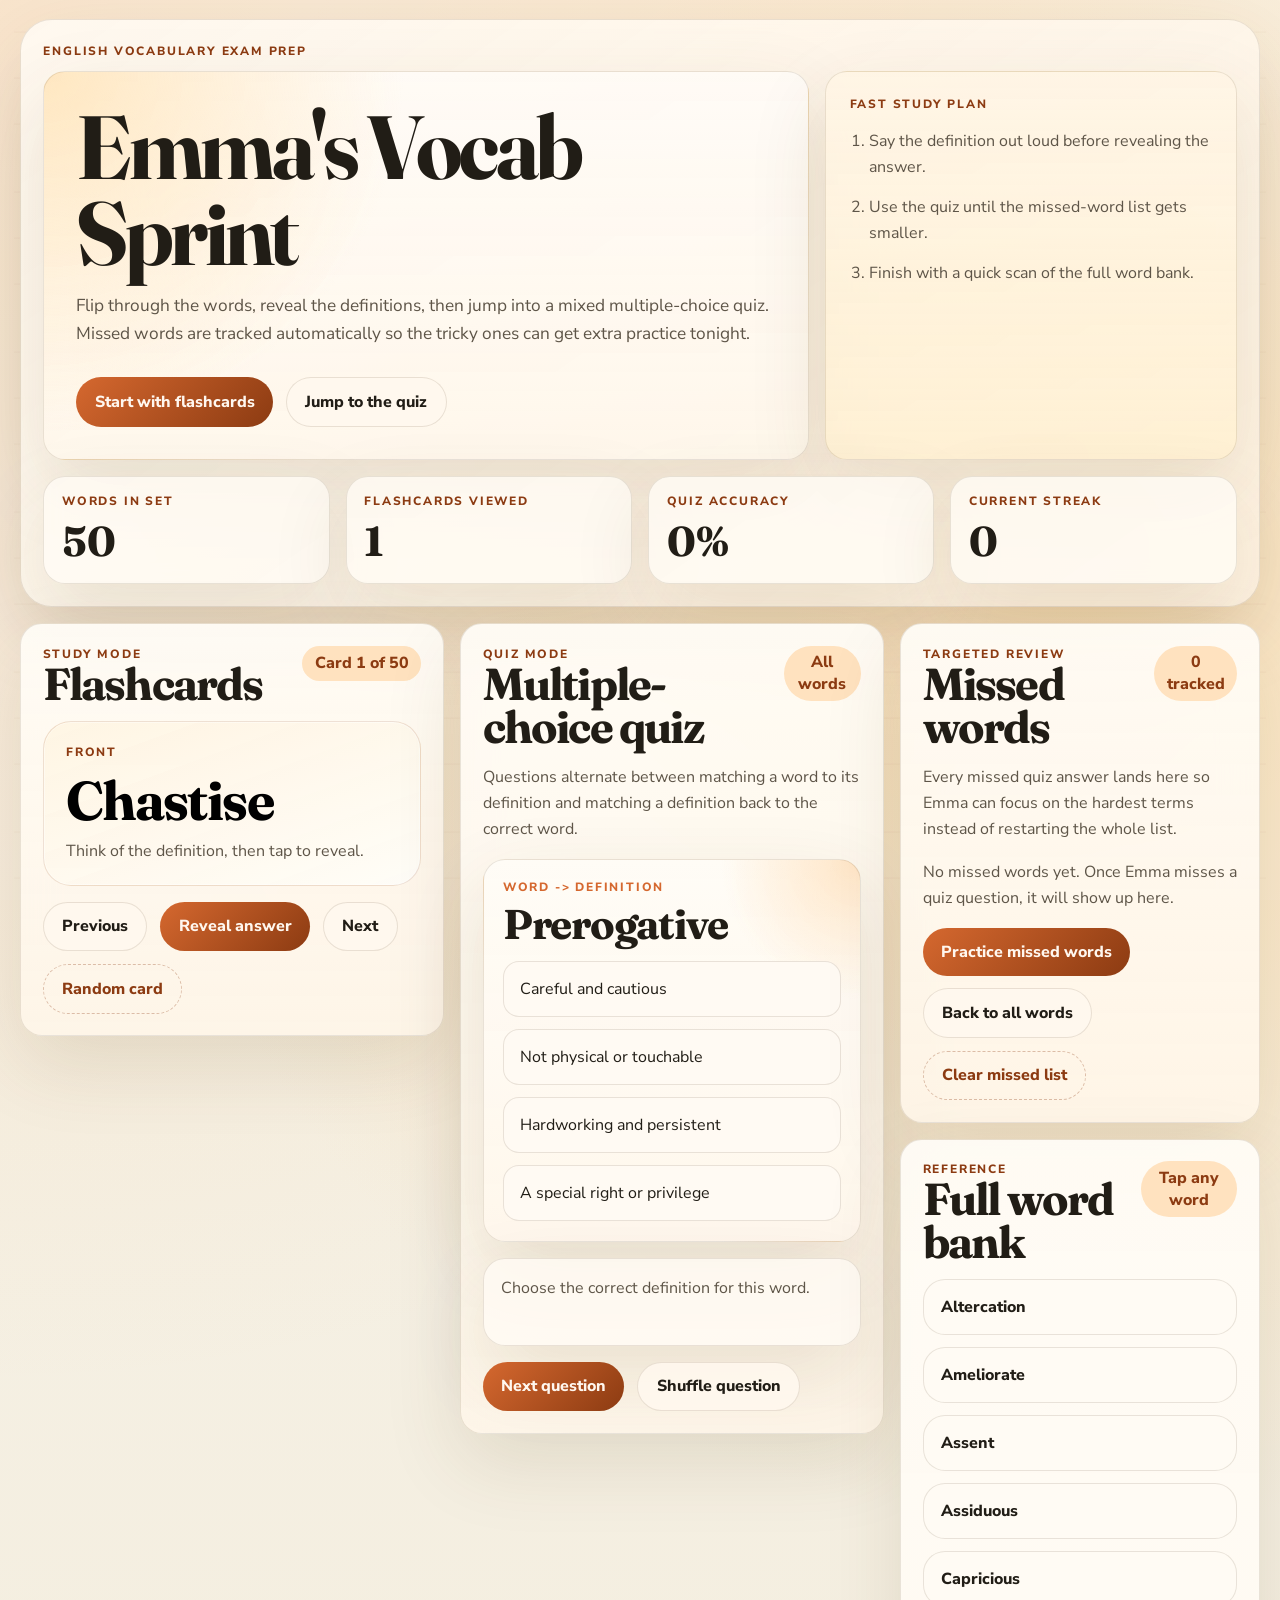
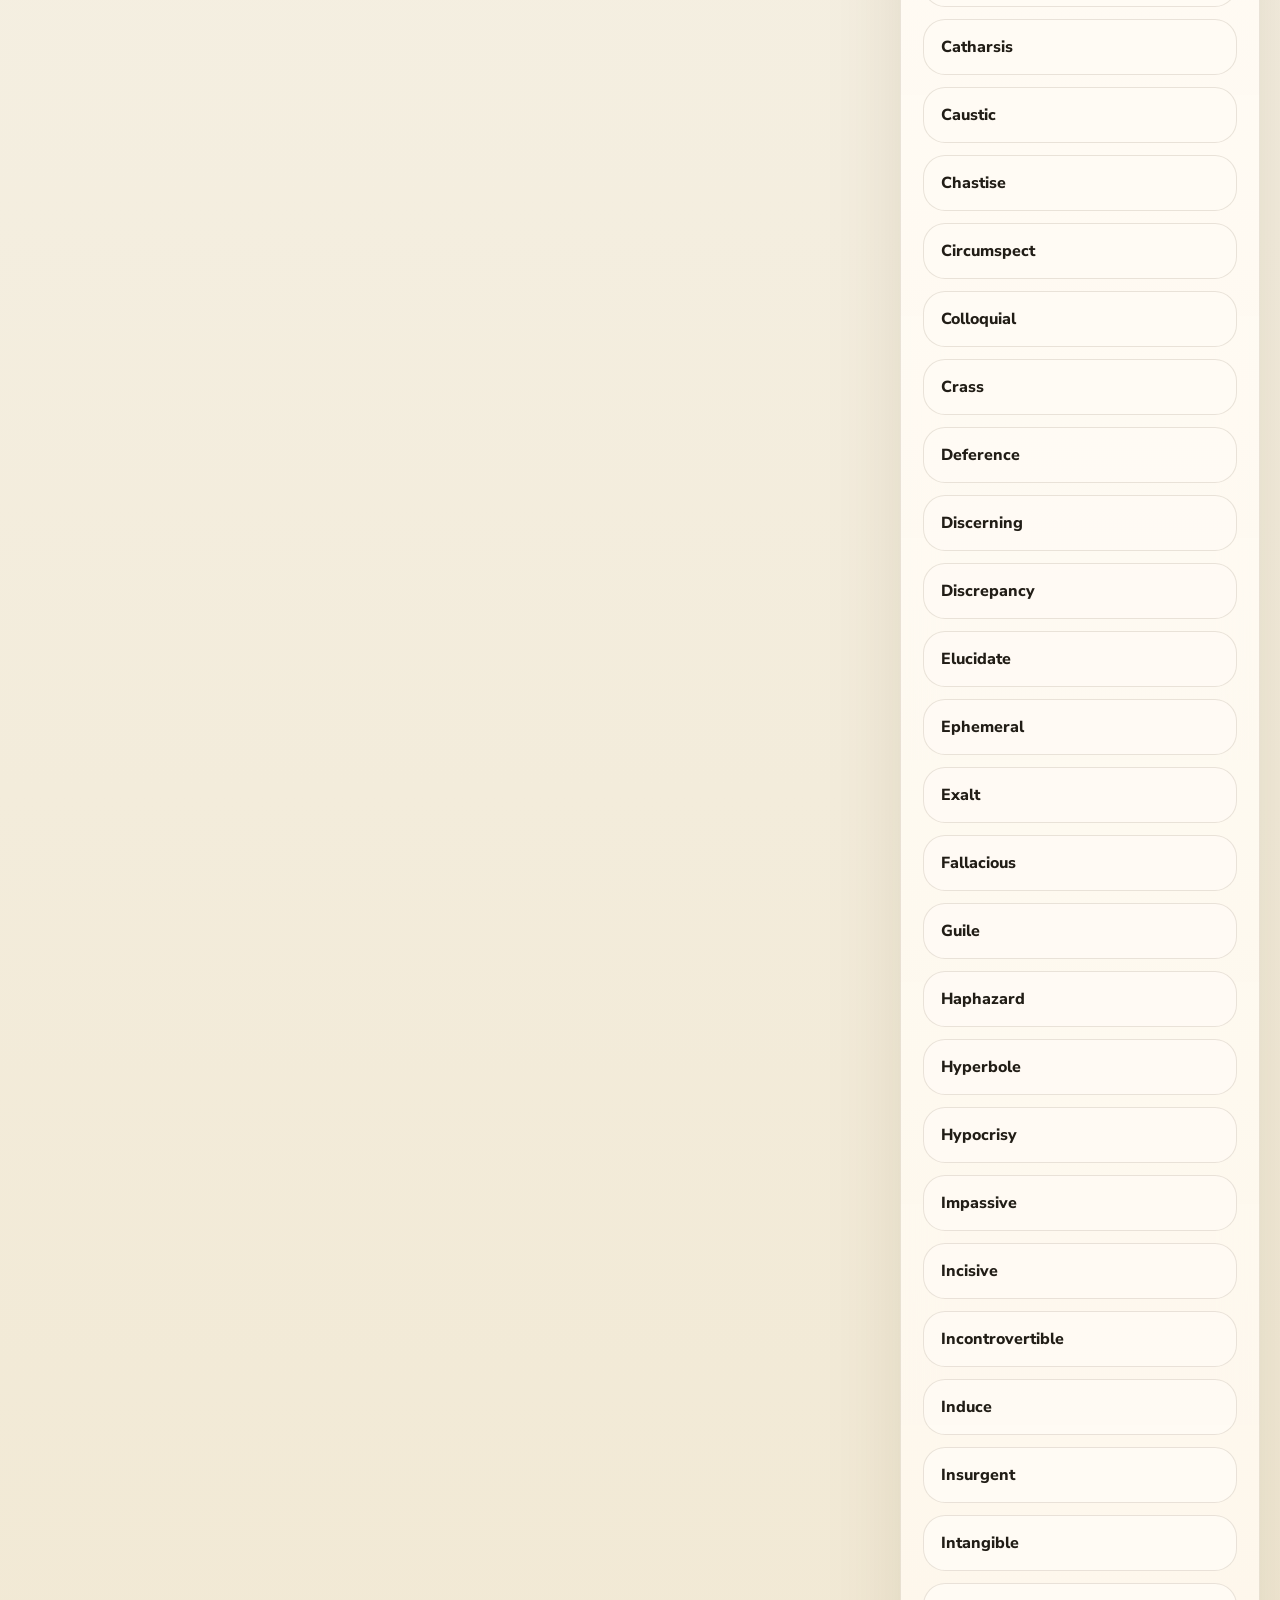
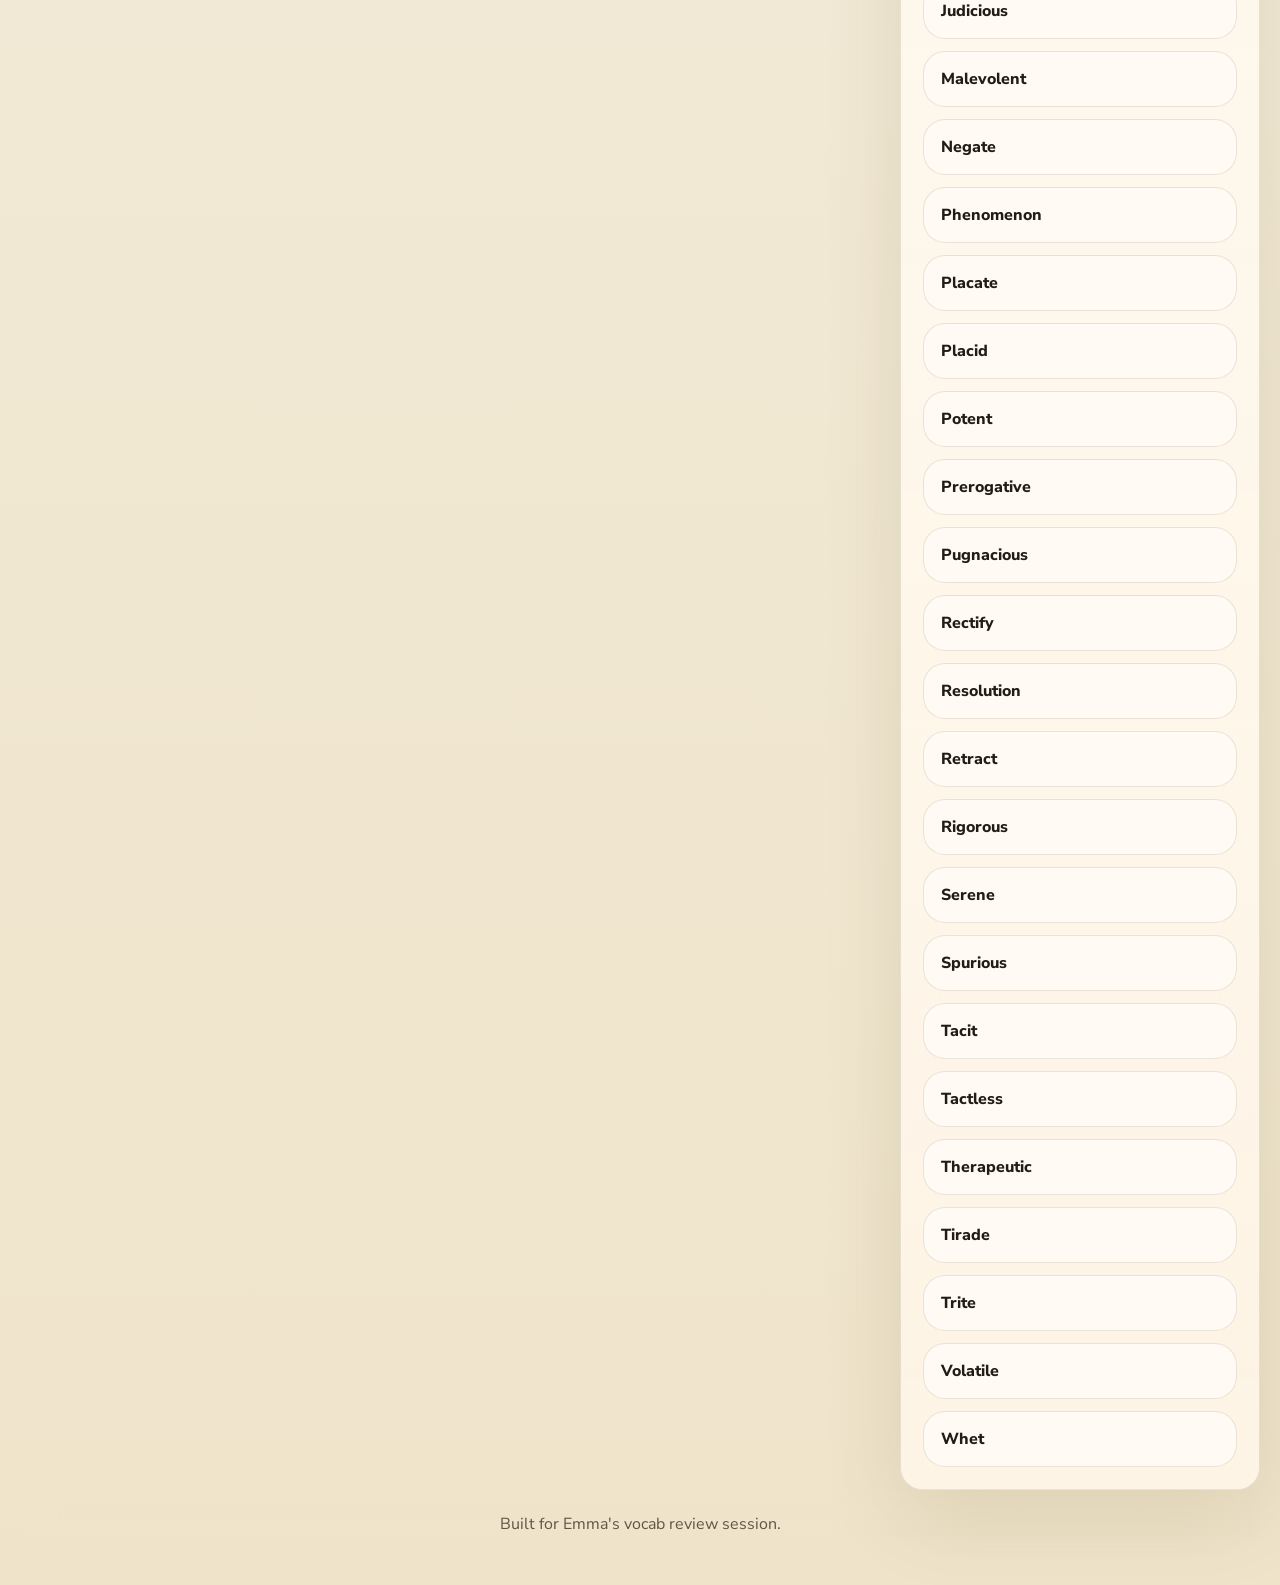
==== emma-vocab/index.html @ ff94db30 "Add files via upload" ====
<!DOCTYPE html>
<html lang="en">
  <head>
    <meta charset="UTF-8" />
    <meta name="viewport" content="width=device-width, initial-scale=1.0" />
    <title>Emma's Vocab Sprint</title>
    <meta
      name="description"
      content="A simple flashcard and quiz app for Emma's English vocabulary exam."
    />
    <link rel="preconnect" href="https://fonts.googleapis.com" />
    <link rel="preconnect" href="https://fonts.gstatic.com" crossorigin />
    <link
      href="https://fonts.googleapis.com/css2?family=Fraunces:opsz,wght@9..144,600;9..144,700&family=Nunito+Sans:wght@400;600;700;800&display=swap"
      rel="stylesheet"
    />
    <link rel="stylesheet" href="./styles.css" />
  </head>
  <body>
    <div class="page-shell">
      <header class="hero reveal">
        <p class="eyebrow">English Vocabulary Exam Prep</p>
        <div class="hero-grid">
          <div class="hero-copy">
            <h1 id="top">Emma's Vocab Sprint</h1>
            <p class="lede">
              Flip through the words, reveal the definitions, then jump into a
              mixed multiple-choice quiz. Missed words are tracked automatically
              so the tricky ones can get extra practice tonight.
            </p>
            <div class="hero-actions">
              <button class="button button-primary" type="button" data-jump="flashcard-panel">
                Start with flashcards
              </button>
              <button class="button button-secondary" type="button" data-jump="quiz-panel">
                Jump to the quiz
              </button>
            </div>
          </div>

          <aside class="hero-note">
            <p class="note-title">Fast study plan</p>
            <ol class="tip-list">
              <li>Say the definition out loud before revealing the answer.</li>
              <li>Use the quiz until the missed-word list gets smaller.</li>
              <li>Finish with a quick scan of the full word bank.</li>
            </ol>
          </aside>
        </div>

        <section class="stat-grid" aria-label="Study stats">
          <article class="stat-card">
            <p class="stat-label">Words in set</p>
            <p class="stat-value" id="total-words">0</p>
          </article>
          <article class="stat-card">
            <p class="stat-label">Flashcards viewed</p>
            <p class="stat-value" id="studied-count">0</p>
          </article>
          <article class="stat-card">
            <p class="stat-label">Quiz accuracy</p>
            <p class="stat-value" id="accuracy">0%</p>
          </article>
          <article class="stat-card">
            <p class="stat-label">Current streak</p>
            <p class="stat-value" id="streak">0</p>
          </article>
        </section>
      </header>

      <main class="main-layout">
        <section class="panel reveal" id="flashcard-panel">
          <div class="panel-heading">
            <div>
              <p class="section-kicker">Study Mode</p>
              <h2>Flashcards</h2>
            </div>
            <p class="mini-pill" id="flashcard-progress">Card 1</p>
          </div>

          <button class="flashcard" id="flashcard" type="button" aria-live="polite">
            <div class="flashcard-face flashcard-front">
              <p class="face-label">Front</p>
              <h3 id="flashcard-word">Word</h3>
              <p class="face-hint">Think of the definition, then tap to reveal.</p>
            </div>
            <div class="flashcard-face flashcard-back" id="flashcard-answer" hidden>
              <p class="face-label">Back</p>
              <p class="back-label">Definition</p>
              <p class="definition" id="flashcard-definition"></p>
              <p class="back-label">Example sentences</p>
              <ul class="sentence-list" id="flashcard-sentences"></ul>
            </div>
          </button>

          <div class="panel-actions">
            <button class="button button-secondary" id="previous-card" type="button">
              Previous
            </button>
            <button class="button button-primary" id="reveal-card" type="button">
              Reveal answer
            </button>
            <button class="button button-secondary" id="next-card" type="button">
              Next
            </button>
            <button class="button button-ghost" id="random-card" type="button">
              Random card
            </button>
          </div>
        </section>

        <section class="panel reveal" id="quiz-panel">
          <div class="panel-heading">
            <div>
              <p class="section-kicker">Quiz Mode</p>
              <h2>Multiple-choice quiz</h2>
            </div>
            <p class="mini-pill" id="quiz-mode-label">All words</p>
          </div>

          <p class="quiz-intro">
            Questions alternate between matching a word to its definition and
            matching a definition back to the correct word.
          </p>

          <div class="quiz-card">
            <p class="question-type" id="question-type"></p>
            <h3 class="quiz-question" id="quiz-question"></h3>
            <div class="option-grid" id="quiz-options"></div>
          </div>

          <div class="feedback" id="quiz-feedback" aria-live="polite"></div>

          <div class="panel-actions">
            <button class="button button-primary" id="next-question" type="button">
              Next question
            </button>
            <button class="button button-secondary" id="shuffle-quiz" type="button">
              Shuffle question
            </button>
          </div>
        </section>

        <aside class="side-column">
          <section class="panel reveal" id="review-panel">
            <div class="panel-heading">
              <div>
                <p class="section-kicker">Targeted Review</p>
                <h2>Missed words</h2>
              </div>
              <p class="mini-pill" id="missed-count">0 tracked</p>
            </div>

            <p class="review-copy">
              Every missed quiz answer lands here so Emma can focus on the
              hardest terms instead of restarting the whole list.
            </p>

            <div class="chip-list" id="missed-list"></div>

            <div class="stacked-actions">
              <button class="button button-primary" id="practice-missed" type="button">
                Practice missed words
              </button>
              <button class="button button-secondary" id="practice-all" type="button">
                Back to all words
              </button>
              <button class="button button-ghost" id="clear-missed" type="button">
                Clear missed list
              </button>
            </div>
          </section>

          <section class="panel reveal" id="word-bank-panel">
            <div class="panel-heading">
              <div>
                <p class="section-kicker">Reference</p>
                <h2>Full word bank</h2>
              </div>
              <p class="mini-pill">Tap any word</p>
            </div>

            <div class="word-bank-list" id="word-bank-list"></div>
          </section>
        </aside>
      </main>

      <footer class="footer">
        <p>Built for Emma's vocab review session.</p>
      </footer>
    </div>

    <script src="./script.js"></script>
  </body>
</html>
---- emma-vocab/styles.css ----
:root {
  --bg: #f7f4ec;
  --bg-deep: #efe4ca;
  --surface: rgba(255, 252, 245, 0.88);
  --surface-strong: rgba(255, 248, 236, 0.98);
  --text: #211d16;
  --muted: #5e5548;
  --line: rgba(72, 53, 21, 0.12);
  --accent: #d5682f;
  --accent-deep: #8c3b12;
  --accent-soft: #ffe2bf;
  --success: #1d7b58;
  --danger: #b54d3e;
  --shadow: 0 28px 80px rgba(81, 55, 12, 0.12);
  --radius-xl: 28px;
  --radius-lg: 22px;
  --radius-md: 16px;
  --radius-sm: 12px;
}

* {
  box-sizing: border-box;
}

html {
  scroll-behavior: smooth;
}

body {
  margin: 0;
  min-height: 100vh;
  font-family: "Nunito Sans", sans-serif;
  color: var(--text);
  background:
    radial-gradient(circle at top left, rgba(255, 171, 86, 0.24), transparent 28%),
    radial-gradient(circle at 85% 12%, rgba(255, 219, 165, 0.72), transparent 22%),
    linear-gradient(180deg, var(--bg) 0%, var(--bg-deep) 100%);
}

body::before {
  content: "";
  position: fixed;
  inset: 0;
  pointer-events: none;
  background-image:
    linear-gradient(rgba(255, 255, 255, 0.18), rgba(255, 255, 255, 0.18)),
    url("data:image/svg+xml,%3Csvg xmlns='http://www.w3.org/2000/svg' width='160' height='160' viewBox='0 0 160 160'%3E%3Cg fill='none' stroke='rgba(140,59,18,0.09)' stroke-width='1.25'%3E%3Cpath d='M14 32h132'/%3E%3Cpath d='M14 78h132'/%3E%3Cpath d='M14 124h132'/%3E%3C/g%3E%3C/svg%3E");
  opacity: 0.45;
}

button,
input,
textarea,
select {
  font: inherit;
}

button {
  border: 0;
  cursor: pointer;
}

a {
  color: inherit;
}

h1,
h2,
h3,
p {
  margin: 0;
}

.page-shell {
  position: relative;
  z-index: 1;
  width: min(1240px, calc(100% - 2rem));
  margin: 0 auto;
  padding: 1.2rem 0 3rem;
}

.hero,
.panel,
.footer {
  backdrop-filter: blur(18px);
}

.hero {
  padding: 1.4rem;
  border: 1px solid var(--line);
  border-radius: calc(var(--radius-xl) + 4px);
  background: linear-gradient(145deg, rgba(255, 250, 242, 0.92), rgba(255, 245, 231, 0.8));
  box-shadow: var(--shadow);
}

.eyebrow,
.section-kicker,
.face-label,
.back-label,
.stat-label,
.question-type,
.note-title {
  text-transform: uppercase;
  letter-spacing: 0.15em;
  font-weight: 800;
  font-size: 0.75rem;
  color: var(--accent-deep);
}

.hero-grid {
  display: grid;
  grid-template-columns: minmax(0, 1.3fr) minmax(280px, 0.7fr);
  gap: 1rem;
  align-items: stretch;
  margin-top: 0.75rem;
}

.hero-copy,
.hero-note,
.stat-card,
.panel,
.quiz-card,
.feedback,
.chip,
.word-bank-item {
  border: 1px solid var(--line);
  border-radius: var(--radius-lg);
  background: var(--surface);
  box-shadow: var(--shadow);
}

.hero-copy {
  padding: 2rem;
  background:
    radial-gradient(circle at top left, rgba(255, 230, 190, 0.95), transparent 42%),
    linear-gradient(180deg, rgba(255, 251, 246, 0.98), rgba(255, 247, 235, 0.9));
}

.hero-note {
  padding: 1.5rem;
  align-self: stretch;
  background:
    linear-gradient(180deg, rgba(255, 245, 229, 0.96), rgba(255, 239, 208, 0.82));
}

h1,
h2 {
  font-family: "Fraunces", serif;
  font-weight: 700;
  letter-spacing: -0.04em;
  line-height: 0.96;
}

h1 {
  max-width: 10ch;
  font-size: clamp(3.2rem, 8vw, 5.6rem);
}

h2 {
  font-size: clamp(2rem, 4vw, 2.8rem);
}

.lede,
.hero-note li,
.quiz-intro,
.review-copy,
.definition,
.sentence-list,
.feedback,
.word-bank-copy,
.footer {
  color: var(--muted);
  line-height: 1.65;
}

.lede {
  max-width: 56rem;
  margin-top: 1rem;
  font-size: 1.08rem;
}

.tip-list {
  padding-left: 1.2rem;
  margin: 1rem 0 0;
  display: grid;
  gap: 0.85rem;
  color: var(--muted);
}

.hero-actions,
.panel-actions,
.stacked-actions {
  display: flex;
  flex-wrap: wrap;
  gap: 0.8rem;
}

.hero-actions {
  margin-top: 1.8rem;
}

.button {
  display: inline-flex;
  align-items: center;
  justify-content: center;
  min-height: 3rem;
  padding: 0.8rem 1.15rem;
  border-radius: 999px;
  font-weight: 800;
  transition:
    transform 160ms ease,
    box-shadow 160ms ease,
    background-color 160ms ease,
    color 160ms ease;
}

.button:hover,
.button:focus-visible,
.option-button:hover,
.option-button:focus-visible,
.flashcard:hover,
.flashcard:focus-visible,
.word-bank-item summary:focus-visible {
  transform: translateY(-2px);
}

.button:focus-visible,
.option-button:focus-visible,
.flashcard:focus-visible,
.word-bank-item summary:focus-visible {
  outline: 3px solid rgba(213, 104, 47, 0.25);
  outline-offset: 3px;
}

.button-primary {
  color: #fff7ef;
  background: linear-gradient(135deg, var(--accent), var(--accent-deep));
}

.button-secondary {
  color: var(--text);
  background: rgba(255, 248, 238, 0.92);
  border: 1px solid var(--line);
}

.button-ghost {
  color: var(--accent-deep);
  background: transparent;
  border: 1px dashed rgba(140, 59, 18, 0.3);
}

.stat-grid {
  display: grid;
  grid-template-columns: repeat(4, minmax(0, 1fr));
  gap: 1rem;
  margin-top: 1rem;
}

.stat-card {
  padding: 1rem 1.1rem;
  background: rgba(255, 251, 244, 0.84);
}

.stat-value {
  margin-top: 0.35rem;
  font-family: "Fraunces", serif;
  font-weight: 700;
  font-size: clamp(1.8rem, 5vw, 2.6rem);
}

.main-layout {
  display: grid;
  grid-template-columns: minmax(0, 1fr) minmax(0, 1fr) 360px;
  gap: 1rem;
  margin-top: 1rem;
  align-items: start;
}

.side-column {
  display: grid;
  gap: 1rem;
}

.panel {
  padding: 1.35rem;
  background: linear-gradient(180deg, rgba(255, 252, 246, 0.94), rgba(255, 246, 233, 0.88));
}

.panel-heading {
  display: flex;
  align-items: flex-start;
  justify-content: space-between;
  gap: 1rem;
  margin-bottom: 1rem;
}

.mini-pill {
  display: inline-flex;
  align-items: center;
  justify-content: center;
  min-height: 2.2rem;
  padding: 0.35rem 0.8rem;
  border-radius: 999px;
  background: var(--accent-soft);
  color: var(--accent-deep);
  font-weight: 800;
  text-align: center;
}

.flashcard {
  width: 100%;
  padding: 1.4rem;
  border-radius: var(--radius-xl);
  background:
    linear-gradient(160deg, rgba(255, 245, 226, 0.95), rgba(255, 253, 248, 0.98));
  border: 1px solid rgba(140, 59, 18, 0.14);
  text-align: left;
  box-shadow: inset 0 0 0 1px rgba(255, 255, 255, 0.4);
  transition: transform 160ms ease, box-shadow 160ms ease;
}

.flashcard.is-revealed {
  background:
    linear-gradient(160deg, rgba(255, 240, 218, 0.95), rgba(255, 251, 243, 0.98));
}

.flashcard-face + .flashcard-face {
  margin-top: 1.4rem;
  padding-top: 1.2rem;
  border-top: 1px dashed rgba(140, 59, 18, 0.2);
}

.flashcard-front h3,
.quiz-question {
  margin-top: 0.8rem;
  font-family: "Fraunces", serif;
  font-weight: 700;
  letter-spacing: -0.03em;
  line-height: 1.02;
}

.flashcard-front h3 {
  font-size: clamp(2.2rem, 5vw, 3.4rem);
}

.face-hint {
  margin-top: 0.75rem;
  color: var(--muted);
}

.back-label {
  margin-top: 1rem;
}

.definition {
  margin-top: 0.4rem;
  font-size: 1.1rem;
  color: var(--text);
  font-weight: 700;
}

.sentence-list {
  margin: 0.45rem 0 0;
  padding-left: 1.15rem;
}

.panel-actions {
  margin-top: 1rem;
}

.quiz-intro {
  margin-bottom: 1rem;
}

.quiz-card {
  padding: 1.2rem;
  background:
    radial-gradient(circle at top right, rgba(255, 226, 191, 0.88), transparent 26%),
    linear-gradient(180deg, rgba(255, 252, 246, 0.98), rgba(255, 247, 236, 0.94));
}

.question-type {
  color: var(--accent);
}

.quiz-question {
  font-size: clamp(1.8rem, 4vw, 2.6rem);
  margin-top: 0.5rem;
}

.option-grid {
  display: grid;
  gap: 0.75rem;
  margin-top: 1rem;
}

.option-button {
  width: 100%;
  padding: 1rem;
  border-radius: var(--radius-md);
  text-align: left;
  background: rgba(255, 250, 243, 0.92);
  border: 1px solid var(--line);
  color: var(--text);
  transition:
    transform 160ms ease,
    border-color 160ms ease,
    background-color 160ms ease,
    box-shadow 160ms ease;
}

.option-button.is-correct {
  border-color: rgba(29, 123, 88, 0.35);
  background: rgba(223, 247, 238, 0.95);
}

.option-button.is-wrong {
  border-color: rgba(181, 77, 62, 0.3);
  background: rgba(255, 233, 228, 0.95);
}

.option-button:disabled {
  cursor: default;
}

.feedback {
  min-height: 5.5rem;
  margin-top: 1rem;
  padding: 1rem 1.1rem;
  background: rgba(255, 250, 243, 0.82);
}

.feedback.is-correct {
  border-color: rgba(29, 123, 88, 0.26);
}

.feedback.is-wrong {
  border-color: rgba(181, 77, 62, 0.24);
}

.chip-list {
  display: flex;
  flex-wrap: wrap;
  gap: 0.65rem;
  min-height: 3rem;
  margin-top: 1rem;
}

.chip {
  display: inline-flex;
  align-items: center;
  gap: 0.45rem;
  padding: 0.6rem 0.8rem;
  border-radius: 999px;
  background: rgba(255, 249, 239, 0.92);
  box-shadow: none;
}

.chip strong {
  font-size: 0.95rem;
}

.chip-count {
  display: inline-flex;
  align-items: center;
  justify-content: center;
  min-width: 1.7rem;
  min-height: 1.7rem;
  padding: 0 0.45rem;
  border-radius: 999px;
  background: var(--accent-soft);
  color: var(--accent-deep);
  font-size: 0.82rem;
  font-weight: 800;
}

.stacked-actions {
  margin-top: 1rem;
}

.word-bank-list {
  display: grid;
  gap: 0.75rem;
}

.word-bank-item {
  overflow: hidden;
  box-shadow: none;
  background: rgba(255, 251, 245, 0.92);
}

.word-bank-item summary {
  list-style: none;
  padding: 1rem 1.1rem;
  font-weight: 800;
  cursor: pointer;
}

.word-bank-item summary::-webkit-details-marker {
  display: none;
}

.word-bank-copy {
  padding: 0 1.1rem 1rem;
}

.word-bank-copy p + p,
.word-bank-copy ul {
  margin-top: 0.6rem;
}

.footer {
  padding: 1.3rem 0.4rem 0;
  text-align: center;
}

.reveal {
  opacity: 0;
  transform: translateY(22px);
  transition:
    opacity 520ms ease,
    transform 520ms ease;
}

.reveal.is-visible {
  opacity: 1;
  transform: translateY(0);
}

@media (max-width: 1080px) {
  .main-layout {
    grid-template-columns: minmax(0, 1fr);
  }

  .side-column {
    grid-template-columns: repeat(2, minmax(0, 1fr));
  }
}

@media (max-width: 860px) {
  .hero-grid,
  .stat-grid,
  .side-column {
    grid-template-columns: minmax(0, 1fr);
  }

  .page-shell {
    width: min(100%, calc(100% - 1rem));
    padding-top: 0.5rem;
  }

  .hero,
  .panel {
    padding: 1rem;
  }

  .panel-heading {
    flex-direction: column;
  }
}

@media (max-width: 560px) {
  h1 {
    font-size: clamp(2.7rem, 14vw, 4rem);
  }

  .flashcard-front h3,
  .quiz-question {
    font-size: clamp(1.8rem, 10vw, 2.5rem);
  }

  .button,
  .panel-actions .button,
  .stacked-actions .button {
    width: 100%;
  }
}
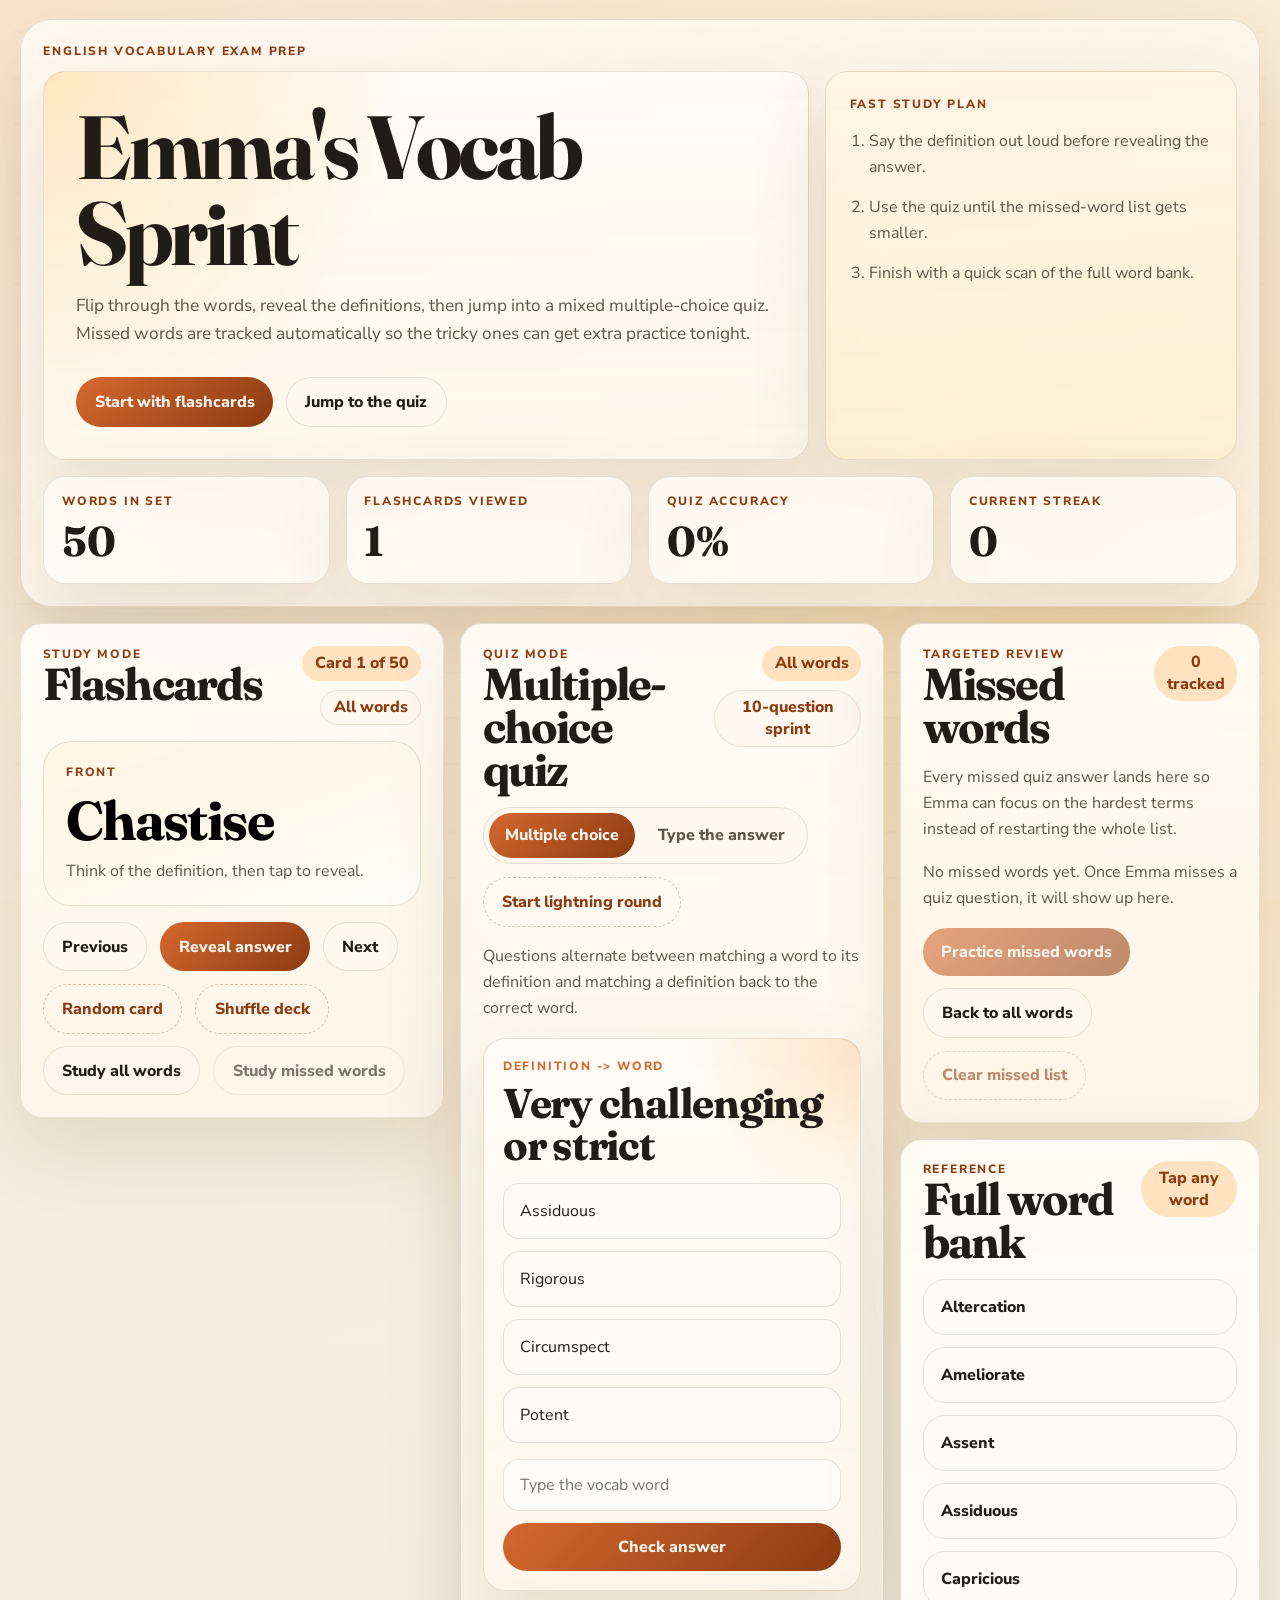
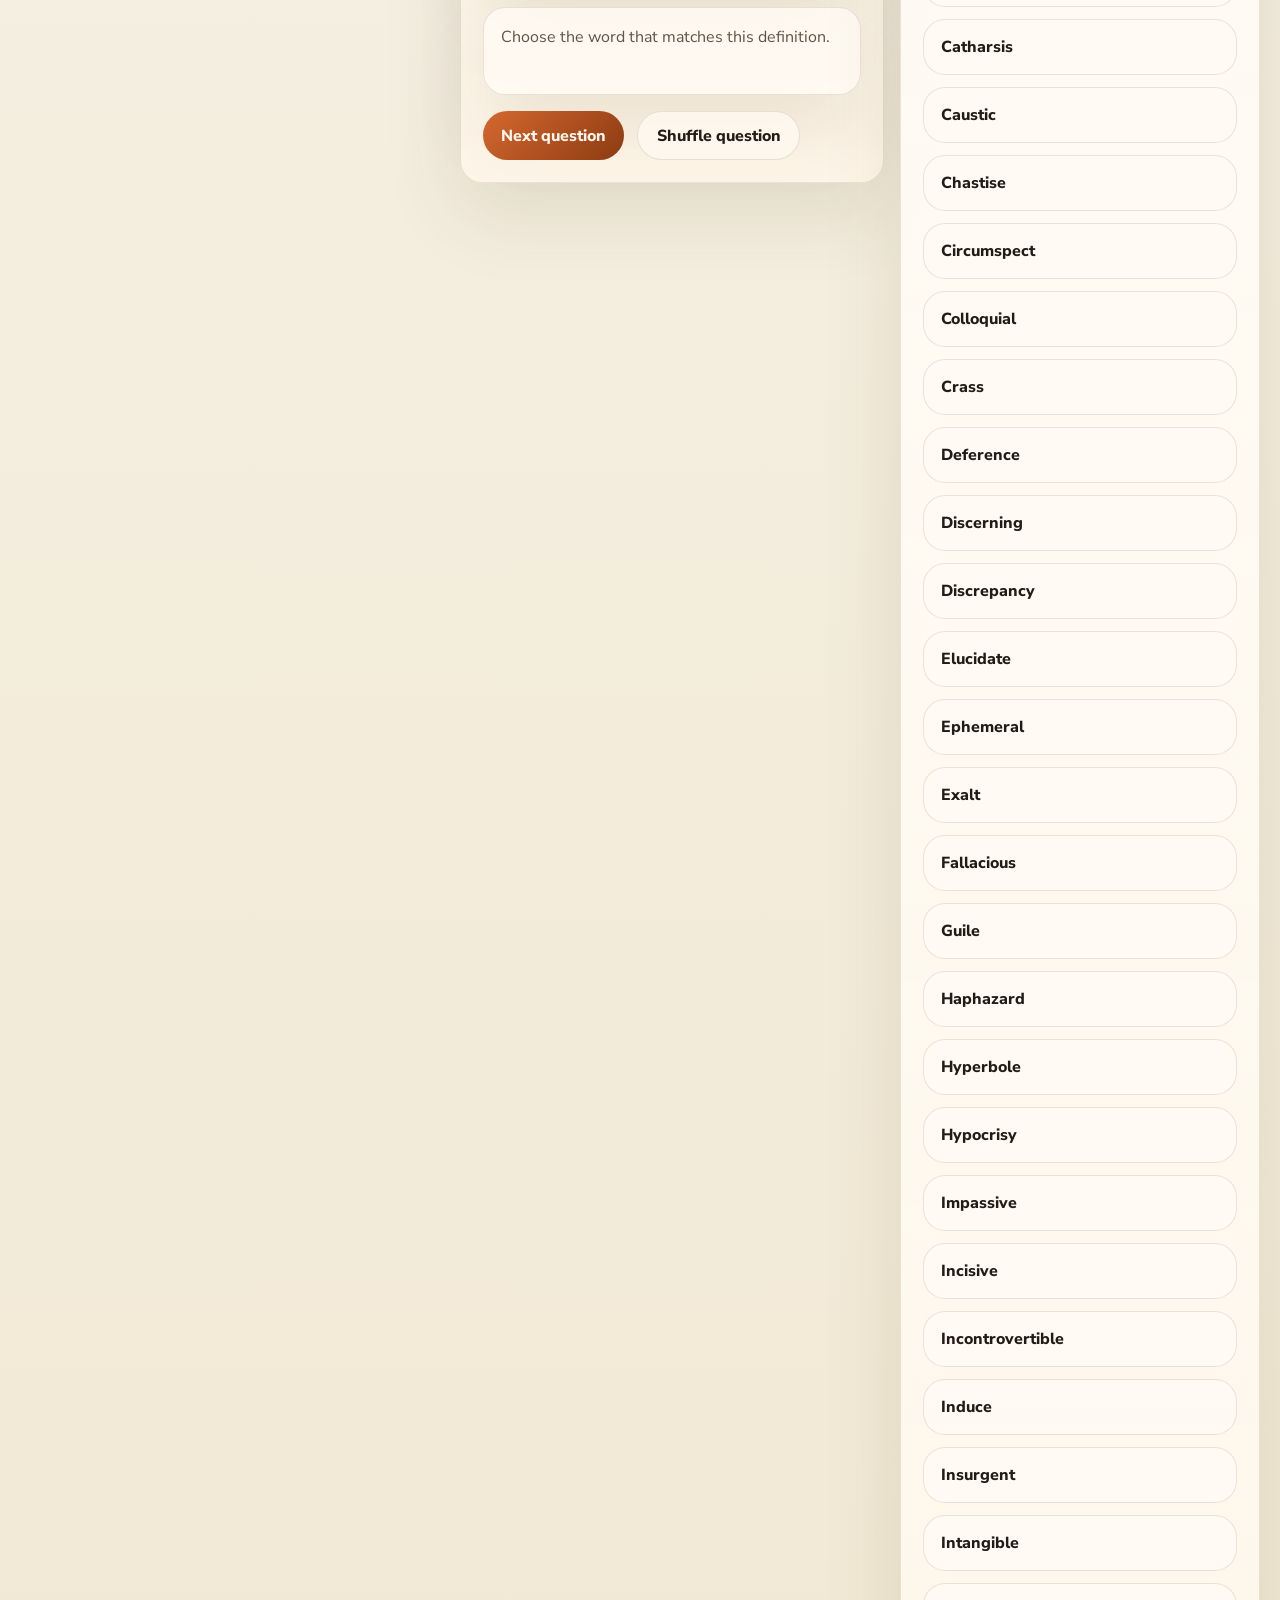
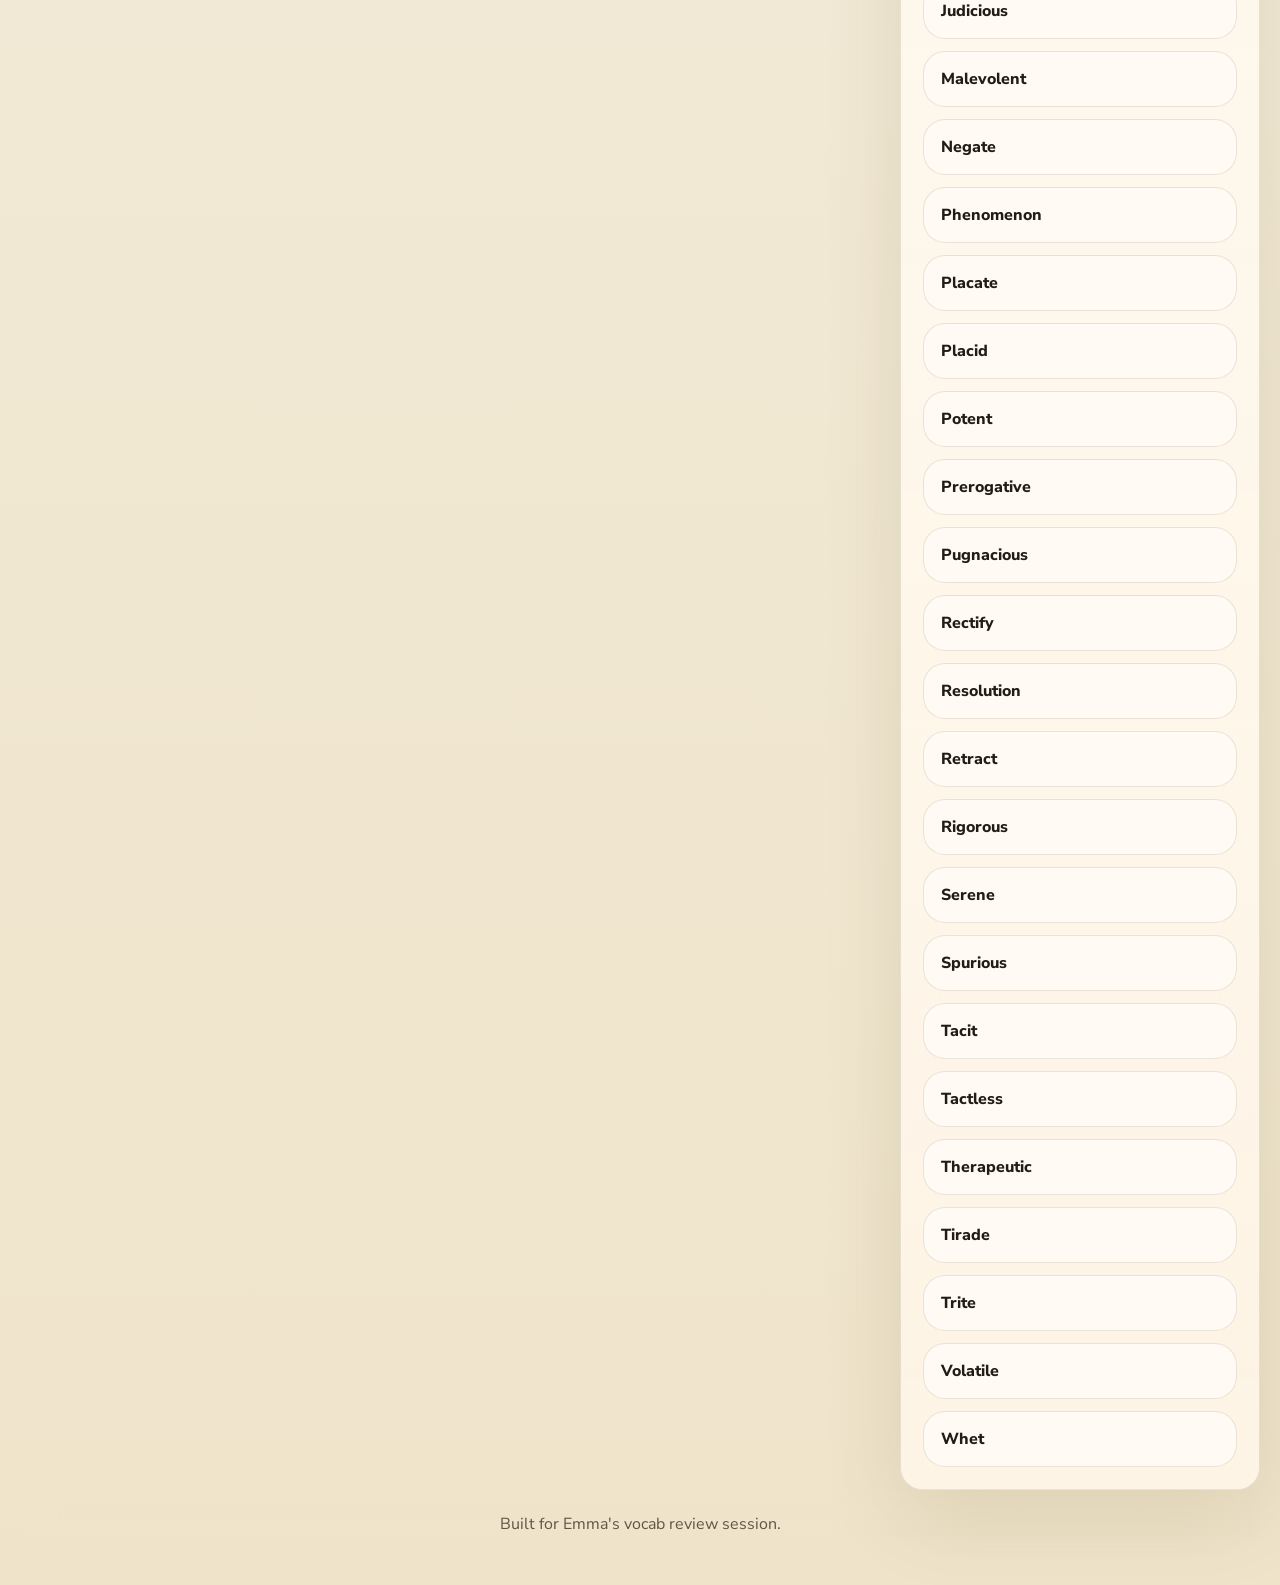
==== commit 4f1747ff: "Add files via upload" ====
--- a/emma-vocab/index.html
+++ b/emma-vocab/index.html
@@ -75,7 +75,12 @@
               <p class="section-kicker">Study Mode</p>
               <h2>Flashcards</h2>
             </div>
-            <p class="mini-pill" id="flashcard-progress">Card 1</p>
+            <div class="pill-row">
+              <p class="mini-pill" id="flashcard-progress">Card 1</p>
+              <p class="mini-pill mini-pill-muted" id="flashcard-mode-label">
+                All words
+              </p>
+            </div>
           </div>
 
           <button class="flashcard" id="flashcard" type="button" aria-live="polite">
@@ -106,6 +111,18 @@
             <button class="button button-ghost" id="random-card" type="button">
               Random card
             </button>
+            <button class="button button-ghost" id="shuffle-cards" type="button">
+              Shuffle deck
+            </button>
+          </div>
+
+          <div class="panel-actions panel-actions-secondary">
+            <button class="button button-secondary" id="study-all-cards" type="button">
+              Study all words
+            </button>
+            <button class="button button-secondary" id="study-missed-cards" type="button">
+              Study missed words
+            </button>
           </div>
         </section>
 
@@ -115,10 +132,34 @@
               <p class="section-kicker">Quiz Mode</p>
               <h2>Multiple-choice quiz</h2>
             </div>
-            <p class="mini-pill" id="quiz-mode-label">All words</p>
-          </div>
-
-          <p class="quiz-intro">
+            <div class="pill-row">
+              <p class="mini-pill" id="quiz-mode-label">All words</p>
+              <p class="mini-pill mini-pill-muted" id="lightning-status">
+                10-question sprint
+              </p>
+            </div>
+          </div>
+
+          <div class="quiz-toolbar">
+            <div class="segmented-control" aria-label="Quiz format">
+              <button
+                class="segment is-active"
+                id="multiple-choice-mode"
+                type="button"
+              >
+                Multiple choice
+              </button>
+              <button class="segment" id="typed-mode" type="button">
+                Type the answer
+              </button>
+            </div>
+
+            <button class="button button-ghost" id="start-lightning" type="button">
+              Start lightning round
+            </button>
+          </div>
+
+          <p class="quiz-intro" id="quiz-intro">
             Questions alternate between matching a word to its definition and
             matching a definition back to the correct word.
           </p>
@@ -127,6 +168,19 @@
             <p class="question-type" id="question-type"></p>
             <h3 class="quiz-question" id="quiz-question"></h3>
             <div class="option-grid" id="quiz-options"></div>
+            <form class="typed-answer" id="typed-answer-form" hidden>
+              <label class="sr-only" for="typed-answer-input">Type the answer</label>
+              <input
+                class="typed-answer-field"
+                id="typed-answer-input"
+                type="text"
+                autocomplete="off"
+                placeholder="Type the vocab word"
+              />
+              <button class="button button-primary" type="submit">
+                Check answer
+              </button>
+            </form>
           </div>
 
           <div class="feedback" id="quiz-feedback" aria-live="polite"></div>
--- a/emma-vocab/styles.css
+++ b/emma-vocab/styles.css
@@ -294,6 +294,13 @@
   margin-bottom: 1rem;
 }
 
+.pill-row {
+  display: flex;
+  flex-wrap: wrap;
+  justify-content: flex-end;
+  gap: 0.55rem;
+}
+
 .mini-pill {
   display: inline-flex;
   align-items: center;
@@ -307,6 +314,11 @@
   text-align: center;
 }
 
+.mini-pill-muted {
+  background: rgba(255, 248, 238, 0.92);
+  border: 1px solid rgba(140, 59, 18, 0.12);
+}
+
 .flashcard {
   width: 100%;
   padding: 1.4rem;
@@ -368,6 +380,47 @@
   margin-top: 1rem;
 }
 
+.panel-actions-secondary {
+  margin-top: 0.75rem;
+}
+
+.quiz-toolbar {
+  display: flex;
+  flex-wrap: wrap;
+  align-items: center;
+  justify-content: space-between;
+  gap: 0.8rem;
+  margin-bottom: 1rem;
+}
+
+.segmented-control {
+  display: inline-flex;
+  flex-wrap: wrap;
+  gap: 0.45rem;
+  padding: 0.35rem;
+  border: 1px solid var(--line);
+  border-radius: 999px;
+  background: rgba(255, 248, 238, 0.88);
+}
+
+.segment {
+  min-height: 2.75rem;
+  padding: 0.7rem 1rem;
+  border-radius: 999px;
+  background: transparent;
+  color: var(--muted);
+  font-weight: 800;
+  transition:
+    background-color 160ms ease,
+    color 160ms ease,
+    transform 160ms ease;
+}
+
+.segment.is-active {
+  color: #fff7ef;
+  background: linear-gradient(135deg, var(--accent), var(--accent-deep));
+}
+
 .quiz-intro {
   margin-bottom: 1rem;
 }
@@ -392,6 +445,27 @@
   display: grid;
   gap: 0.75rem;
   margin-top: 1rem;
+}
+
+.typed-answer {
+  display: grid;
+  gap: 0.75rem;
+  margin-top: 1rem;
+}
+
+.typed-answer-field {
+  width: 100%;
+  min-height: 3.25rem;
+  padding: 0.85rem 1rem;
+  border: 1px solid var(--line);
+  border-radius: var(--radius-md);
+  background: rgba(255, 252, 247, 0.96);
+  color: var(--text);
+}
+
+.typed-answer-field:focus-visible {
+  outline: 3px solid rgba(213, 104, 47, 0.25);
+  outline-offset: 3px;
 }
 
 .option-button {
@@ -423,6 +497,13 @@
   cursor: default;
 }
 
+.button:disabled,
+.segment:disabled {
+  opacity: 0.58;
+  cursor: not-allowed;
+  transform: none;
+}
+
 .feedback {
   min-height: 5.5rem;
   margin-top: 1rem;
@@ -514,6 +595,18 @@
   text-align: center;
 }
 
+.sr-only {
+  position: absolute;
+  width: 1px;
+  height: 1px;
+  padding: 0;
+  margin: -1px;
+  overflow: hidden;
+  clip: rect(0, 0, 0, 0);
+  white-space: nowrap;
+  border: 0;
+}
+
 .reveal {
   opacity: 0;
   transform: translateY(22px);
@@ -557,6 +650,10 @@
   .panel-heading {
     flex-direction: column;
   }
+
+  .pill-row {
+    justify-content: flex-start;
+  }
 }
 
 @media (max-width: 560px) {
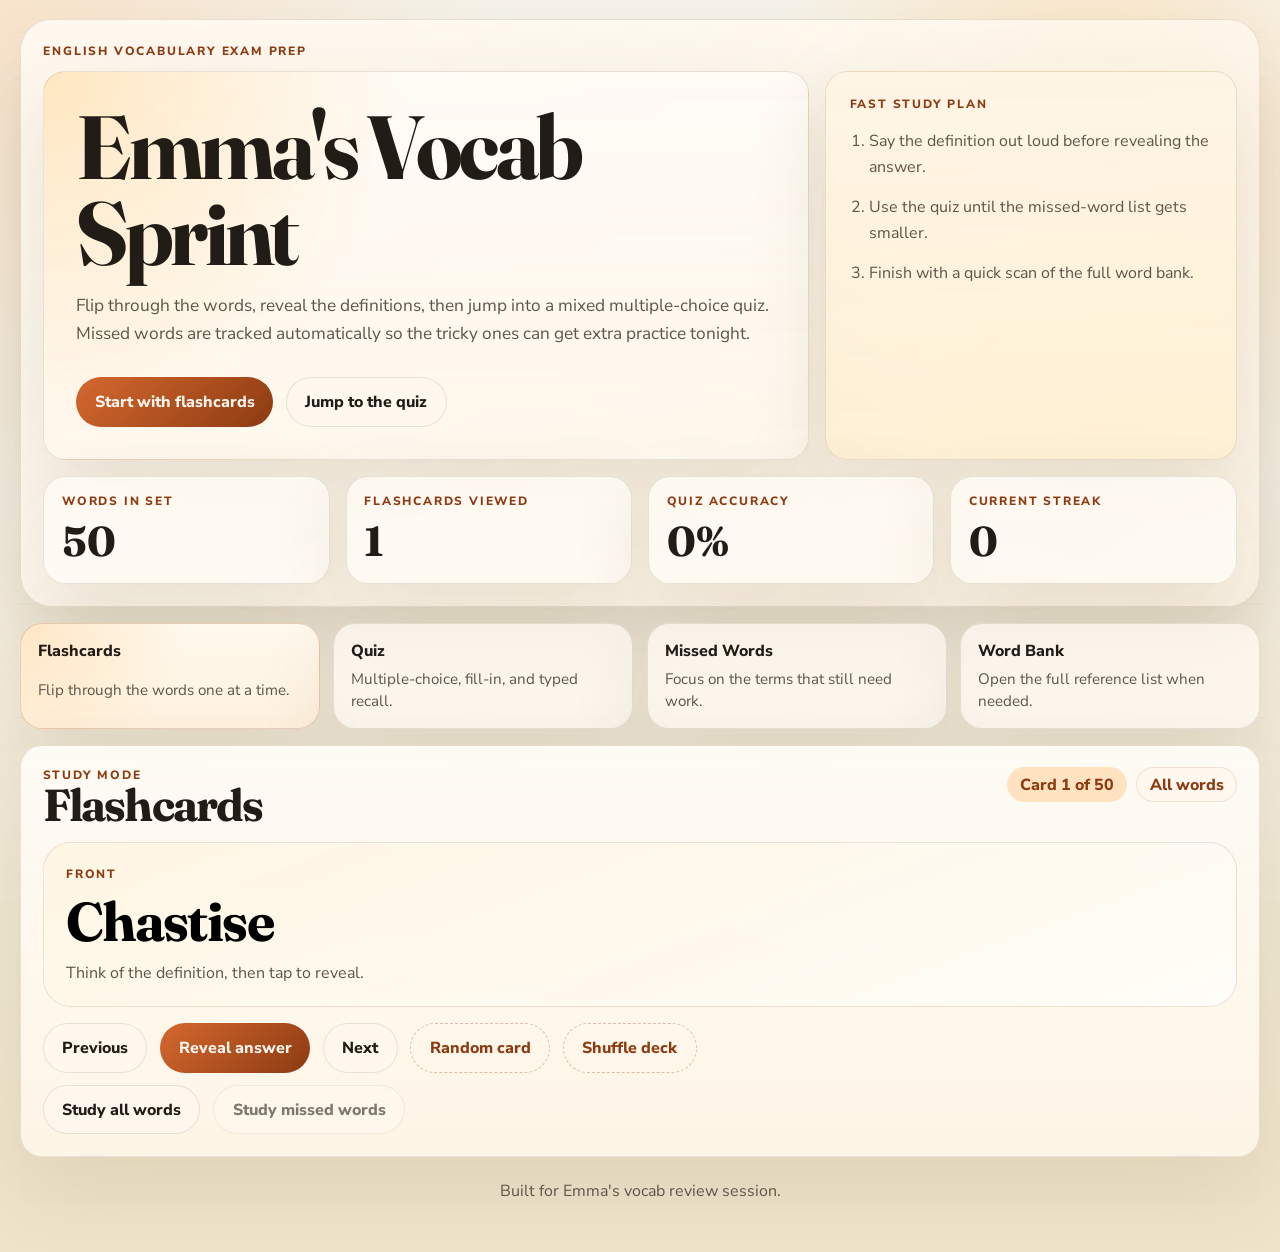
==== commit e87d5614: "Add files via upload" ====
--- a/emma-vocab/index.html
+++ b/emma-vocab/index.html
@@ -68,8 +68,32 @@
         </section>
       </header>
 
-      <main class="main-layout">
-        <section class="panel reveal" id="flashcard-panel">
+      <main class="study-hub reveal" id="study-hub">
+        <section class="mode-switcher" aria-label="Study sections">
+          <button
+            class="mode-tab is-active"
+            type="button"
+            data-panel-target="flashcard-panel"
+          >
+            <span class="mode-tab-label">Flashcards</span>
+            <span class="mode-tab-copy">Flip through the words one at a time.</span>
+          </button>
+          <button class="mode-tab" type="button" data-panel-target="quiz-panel">
+            <span class="mode-tab-label">Quiz</span>
+            <span class="mode-tab-copy">Multiple-choice, fill-in, and typed recall.</span>
+          </button>
+          <button class="mode-tab" type="button" data-panel-target="review-panel">
+            <span class="mode-tab-label">Missed Words</span>
+            <span class="mode-tab-copy">Focus on the terms that still need work.</span>
+          </button>
+          <button class="mode-tab" type="button" data-panel-target="word-bank-panel">
+            <span class="mode-tab-label">Word Bank</span>
+            <span class="mode-tab-copy">Open the full reference list when needed.</span>
+          </button>
+        </section>
+
+        <div class="mode-panels">
+        <section class="panel mode-panel reveal is-active" id="flashcard-panel">
           <div class="panel-heading">
             <div>
               <p class="section-kicker">Study Mode</p>
@@ -126,7 +150,7 @@
           </div>
         </section>
 
-        <section class="panel reveal" id="quiz-panel">
+        <section class="panel mode-panel reveal" id="quiz-panel" hidden>
           <div class="panel-heading">
             <div>
               <p class="section-kicker">Quiz Mode</p>
@@ -148,6 +172,9 @@
                 type="button"
               >
                 Multiple choice
+              </button>
+              <button class="segment" id="fill-blank-mode" type="button">
+                Fill in the blank
               </button>
               <button class="segment" id="typed-mode" type="button">
                 Type the answer
@@ -195,8 +222,7 @@
           </div>
         </section>
 
-        <aside class="side-column">
-          <section class="panel reveal" id="review-panel">
+          <section class="panel mode-panel reveal" id="review-panel" hidden>
             <div class="panel-heading">
               <div>
                 <p class="section-kicker">Targeted Review</p>
@@ -225,7 +251,7 @@
             </div>
           </section>
 
-          <section class="panel reveal" id="word-bank-panel">
+          <section class="panel mode-panel reveal" id="word-bank-panel" hidden>
             <div class="panel-heading">
               <div>
                 <p class="section-kicker">Reference</p>
@@ -236,7 +262,7 @@
 
             <div class="word-bank-list" id="word-bank-list"></div>
           </section>
-        </aside>
+        </div>
       </main>
 
       <footer class="footer">
--- a/emma-vocab/styles.css
+++ b/emma-vocab/styles.css
@@ -268,22 +268,75 @@
   font-size: clamp(1.8rem, 5vw, 2.6rem);
 }
 
-.main-layout {
+.study-hub {
+  margin-top: 1rem;
+}
+
+.mode-switcher {
   display: grid;
-  grid-template-columns: minmax(0, 1fr) minmax(0, 1fr) 360px;
-  gap: 1rem;
-  margin-top: 1rem;
-  align-items: start;
-}
-
-.side-column {
+  grid-template-columns: repeat(4, minmax(0, 1fr));
+  gap: 0.85rem;
+}
+
+.mode-tab {
   display: grid;
-  gap: 1rem;
+  gap: 0.35rem;
+  padding: 1rem 1.05rem;
+  border: 1px solid var(--line);
+  border-radius: var(--radius-lg);
+  text-align: left;
+  background: rgba(255, 250, 243, 0.74);
+  box-shadow: var(--shadow);
+  transition:
+    transform 160ms ease,
+    background-color 160ms ease,
+    border-color 160ms ease;
+}
+
+.mode-tab:hover,
+.mode-tab:focus-visible {
+  transform: translateY(-2px);
+}
+
+.mode-tab:focus-visible {
+  outline: 3px solid rgba(213, 104, 47, 0.25);
+  outline-offset: 3px;
+}
+
+.mode-tab.is-active {
+  background:
+    radial-gradient(circle at top left, rgba(255, 228, 192, 0.88), transparent 52%),
+    linear-gradient(180deg, rgba(255, 248, 236, 0.98), rgba(255, 242, 223, 0.94));
+  border-color: rgba(140, 59, 18, 0.2);
+}
+
+.mode-tab-label {
+  font-weight: 800;
+  color: var(--text);
+}
+
+.mode-tab-copy {
+  color: var(--muted);
+  line-height: 1.45;
+  font-size: 0.95rem;
+}
+
+.mode-panels {
+  position: relative;
+  margin-top: 1rem;
 }
 
 .panel {
   padding: 1.35rem;
   background: linear-gradient(180deg, rgba(255, 252, 246, 0.94), rgba(255, 246, 233, 0.88));
+}
+
+.mode-panel {
+  min-height: 24rem;
+}
+
+.mode-panel + .mode-panel {
+  margin-top: 1rem;
 }
 
 .panel-heading {
@@ -621,11 +674,7 @@
 }
 
 @media (max-width: 1080px) {
-  .main-layout {
-    grid-template-columns: minmax(0, 1fr);
-  }
-
-  .side-column {
+  .mode-switcher {
     grid-template-columns: repeat(2, minmax(0, 1fr));
   }
 }
@@ -633,7 +682,7 @@
 @media (max-width: 860px) {
   .hero-grid,
   .stat-grid,
-  .side-column {
+  .mode-switcher {
     grid-template-columns: minmax(0, 1fr);
   }
 
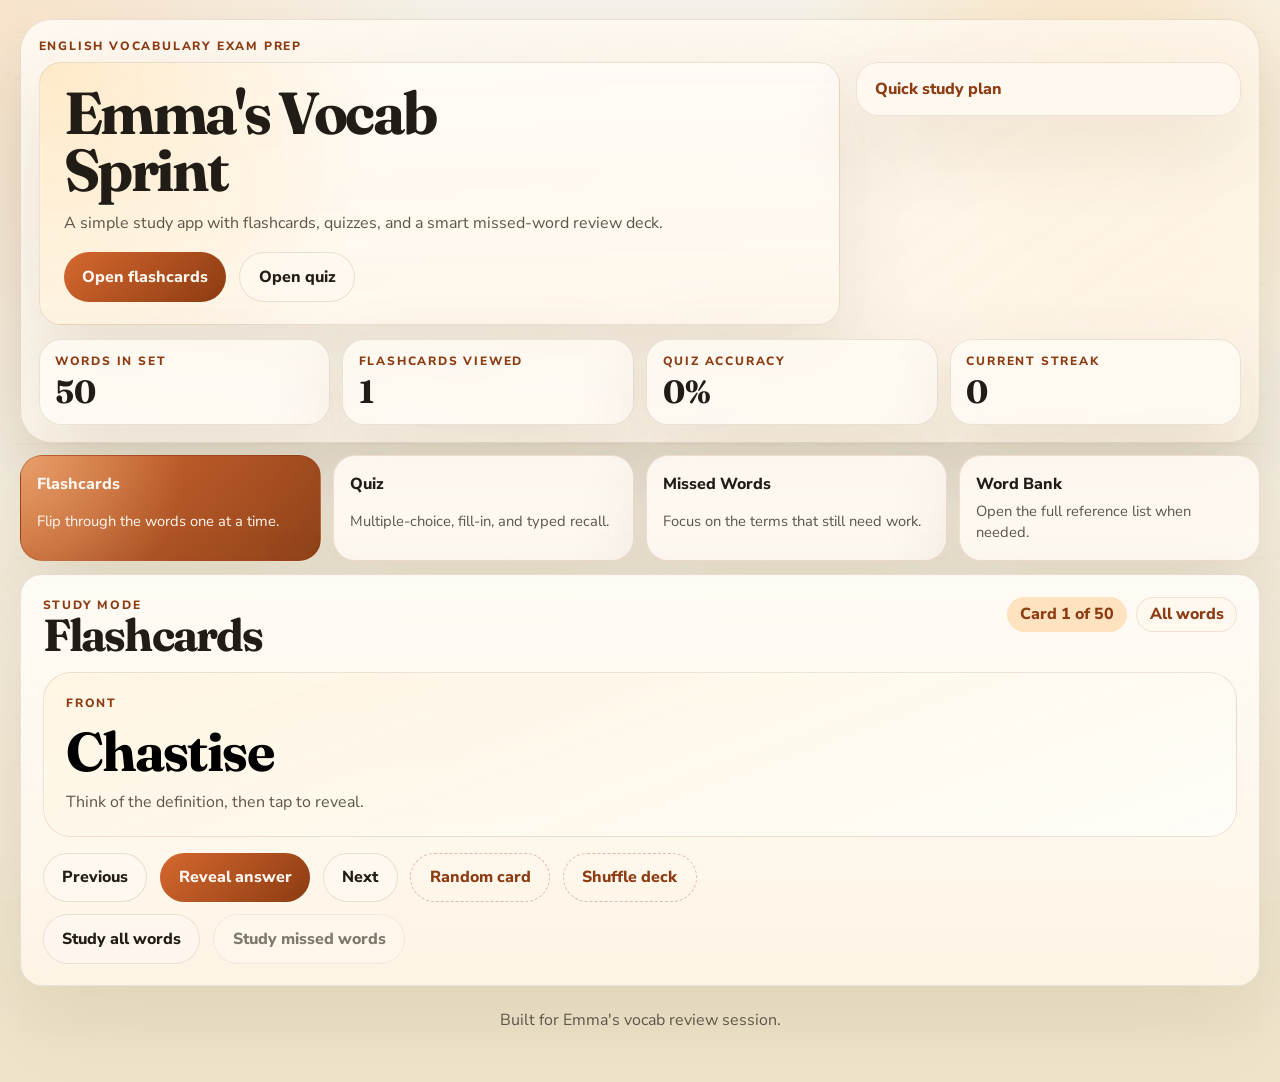
==== commit 6268b1df: "Add files via upload" ====
--- a/emma-vocab/index.html
+++ b/emma-vocab/index.html
@@ -24,28 +24,28 @@
           <div class="hero-copy">
             <h1 id="top">Emma's Vocab Sprint</h1>
             <p class="lede">
-              Flip through the words, reveal the definitions, then jump into a
-              mixed multiple-choice quiz. Missed words are tracked automatically
-              so the tricky ones can get extra practice tonight.
+              A simple study app with flashcards, quizzes, and a smart missed-word review deck.
             </p>
             <div class="hero-actions">
               <button class="button button-primary" type="button" data-jump="flashcard-panel">
-                Start with flashcards
+                Open flashcards
               </button>
               <button class="button button-secondary" type="button" data-jump="quiz-panel">
-                Jump to the quiz
-              </button>
-            </div>
-          </div>
-
-          <aside class="hero-note">
-            <p class="note-title">Fast study plan</p>
-            <ol class="tip-list">
-              <li>Say the definition out loud before revealing the answer.</li>
-              <li>Use the quiz until the missed-word list gets smaller.</li>
-              <li>Finish with a quick scan of the full word bank.</li>
-            </ol>
-          </aside>
+                Open quiz
+              </button>
+            </div>
+          </div>
+
+          <details class="study-guide">
+            <summary>Quick study plan</summary>
+            <div class="study-guide-body">
+              <ol class="tip-list">
+                <li>Start with flashcards and guess before revealing.</li>
+                <li>Switch to quiz mode and watch the missed-word list.</li>
+                <li>Finish with missed words or the word bank.</li>
+              </ol>
+            </div>
+          </details>
         </div>
 
         <section class="stat-grid" aria-label="Study stats">
--- a/emma-vocab/styles.css
+++ b/emma-vocab/styles.css
@@ -86,7 +86,7 @@
 }
 
 .hero {
-  padding: 1.4rem;
+  padding: 1.1rem;
   border: 1px solid var(--line);
   border-radius: calc(var(--radius-xl) + 4px);
   background: linear-gradient(145deg, rgba(255, 250, 242, 0.92), rgba(255, 245, 231, 0.8));
@@ -109,14 +109,13 @@
 
 .hero-grid {
   display: grid;
-  grid-template-columns: minmax(0, 1.3fr) minmax(280px, 0.7fr);
+  grid-template-columns: minmax(0, 1fr) minmax(240px, 0.48fr);
   gap: 1rem;
-  align-items: stretch;
-  margin-top: 0.75rem;
+  align-items: start;
+  margin-top: 0.5rem;
 }
 
 .hero-copy,
-.hero-note,
 .stat-card,
 .panel,
 .quiz-card,
@@ -130,17 +129,10 @@
 }
 
 .hero-copy {
-  padding: 2rem;
+  padding: 1.4rem 1.5rem;
   background:
-    radial-gradient(circle at top left, rgba(255, 230, 190, 0.95), transparent 42%),
+    radial-gradient(circle at top left, rgba(255, 230, 190, 0.82), transparent 42%),
     linear-gradient(180deg, rgba(255, 251, 246, 0.98), rgba(255, 247, 235, 0.9));
-}
-
-.hero-note {
-  padding: 1.5rem;
-  align-self: stretch;
-  background:
-    linear-gradient(180deg, rgba(255, 245, 229, 0.96), rgba(255, 239, 208, 0.82));
 }
 
 h1,
@@ -153,7 +145,7 @@
 
 h1 {
   max-width: 10ch;
-  font-size: clamp(3.2rem, 8vw, 5.6rem);
+  font-size: clamp(2.4rem, 5.2vw, 3.7rem);
 }
 
 h2 {
@@ -174,16 +166,16 @@
 }
 
 .lede {
-  max-width: 56rem;
-  margin-top: 1rem;
-  font-size: 1.08rem;
+  max-width: 38rem;
+  margin-top: 0.7rem;
+  font-size: 1rem;
 }
 
 .tip-list {
-  padding-left: 1.2rem;
-  margin: 1rem 0 0;
+  padding-left: 1.15rem;
+  margin: 0.8rem 0 0;
   display: grid;
-  gap: 0.85rem;
+  gap: 0.65rem;
   color: var(--muted);
 }
 
@@ -196,7 +188,7 @@
 }
 
 .hero-actions {
-  margin-top: 1.8rem;
+  margin-top: 1rem;
 }
 
 .button {
@@ -252,40 +244,40 @@
 .stat-grid {
   display: grid;
   grid-template-columns: repeat(4, minmax(0, 1fr));
-  gap: 1rem;
-  margin-top: 1rem;
+  gap: 0.8rem;
+  margin-top: 0.85rem;
 }
 
 .stat-card {
-  padding: 1rem 1.1rem;
+  padding: 0.8rem 0.95rem;
   background: rgba(255, 251, 244, 0.84);
 }
 
 .stat-value {
-  margin-top: 0.35rem;
+  margin-top: 0.2rem;
   font-family: "Fraunces", serif;
   font-weight: 700;
-  font-size: clamp(1.8rem, 5vw, 2.6rem);
+  font-size: clamp(1.35rem, 4vw, 2rem);
 }
 
 .study-hub {
-  margin-top: 1rem;
+  margin-top: 0.75rem;
 }
 
 .mode-switcher {
   display: grid;
   grid-template-columns: repeat(4, minmax(0, 1fr));
-  gap: 0.85rem;
+  gap: 0.75rem;
 }
 
 .mode-tab {
   display: grid;
   gap: 0.35rem;
-  padding: 1rem 1.05rem;
-  border: 1px solid var(--line);
+  padding: 1.05rem 1rem;
+  border: 1px solid rgba(140, 59, 18, 0.14);
   border-radius: var(--radius-lg);
   text-align: left;
-  background: rgba(255, 250, 243, 0.74);
+  background: rgba(255, 250, 243, 0.9);
   box-shadow: var(--shadow);
   transition:
     transform 160ms ease,
@@ -305,9 +297,9 @@
 
 .mode-tab.is-active {
   background:
-    radial-gradient(circle at top left, rgba(255, 228, 192, 0.88), transparent 52%),
-    linear-gradient(180deg, rgba(255, 248, 236, 0.98), rgba(255, 242, 223, 0.94));
-  border-color: rgba(140, 59, 18, 0.2);
+    radial-gradient(circle at top left, rgba(255, 221, 171, 0.46), transparent 52%),
+    linear-gradient(135deg, rgba(213, 104, 47, 0.98), rgba(140, 59, 18, 0.96));
+  border-color: rgba(140, 59, 18, 0.35);
 }
 
 .mode-tab-label {
@@ -318,12 +310,17 @@
 .mode-tab-copy {
   color: var(--muted);
   line-height: 1.45;
-  font-size: 0.95rem;
+  font-size: 0.92rem;
+}
+
+.mode-tab.is-active .mode-tab-label,
+.mode-tab.is-active .mode-tab-copy {
+  color: #fff7ef;
 }
 
 .mode-panels {
   position: relative;
-  margin-top: 1rem;
+  margin-top: 0.8rem;
 }
 
 .panel {
@@ -345,6 +342,30 @@
   justify-content: space-between;
   gap: 1rem;
   margin-bottom: 1rem;
+}
+
+.study-guide {
+  border: 1px solid rgba(140, 59, 18, 0.12);
+  border-radius: var(--radius-lg);
+  background: rgba(255, 249, 240, 0.86);
+  box-shadow: var(--shadow);
+  overflow: hidden;
+}
+
+.study-guide summary {
+  padding: 0.95rem 1.1rem;
+  font-weight: 800;
+  color: var(--accent-deep);
+  cursor: pointer;
+  list-style: none;
+}
+
+.study-guide summary::-webkit-details-marker {
+  display: none;
+}
+
+.study-guide-body {
+  padding: 0 1.1rem 1rem;
 }
 
 .pill-row {
@@ -707,7 +728,7 @@
 
 @media (max-width: 560px) {
   h1 {
-    font-size: clamp(2.7rem, 14vw, 4rem);
+    font-size: clamp(2rem, 11vw, 2.9rem);
   }
 
   .flashcard-front h3,
